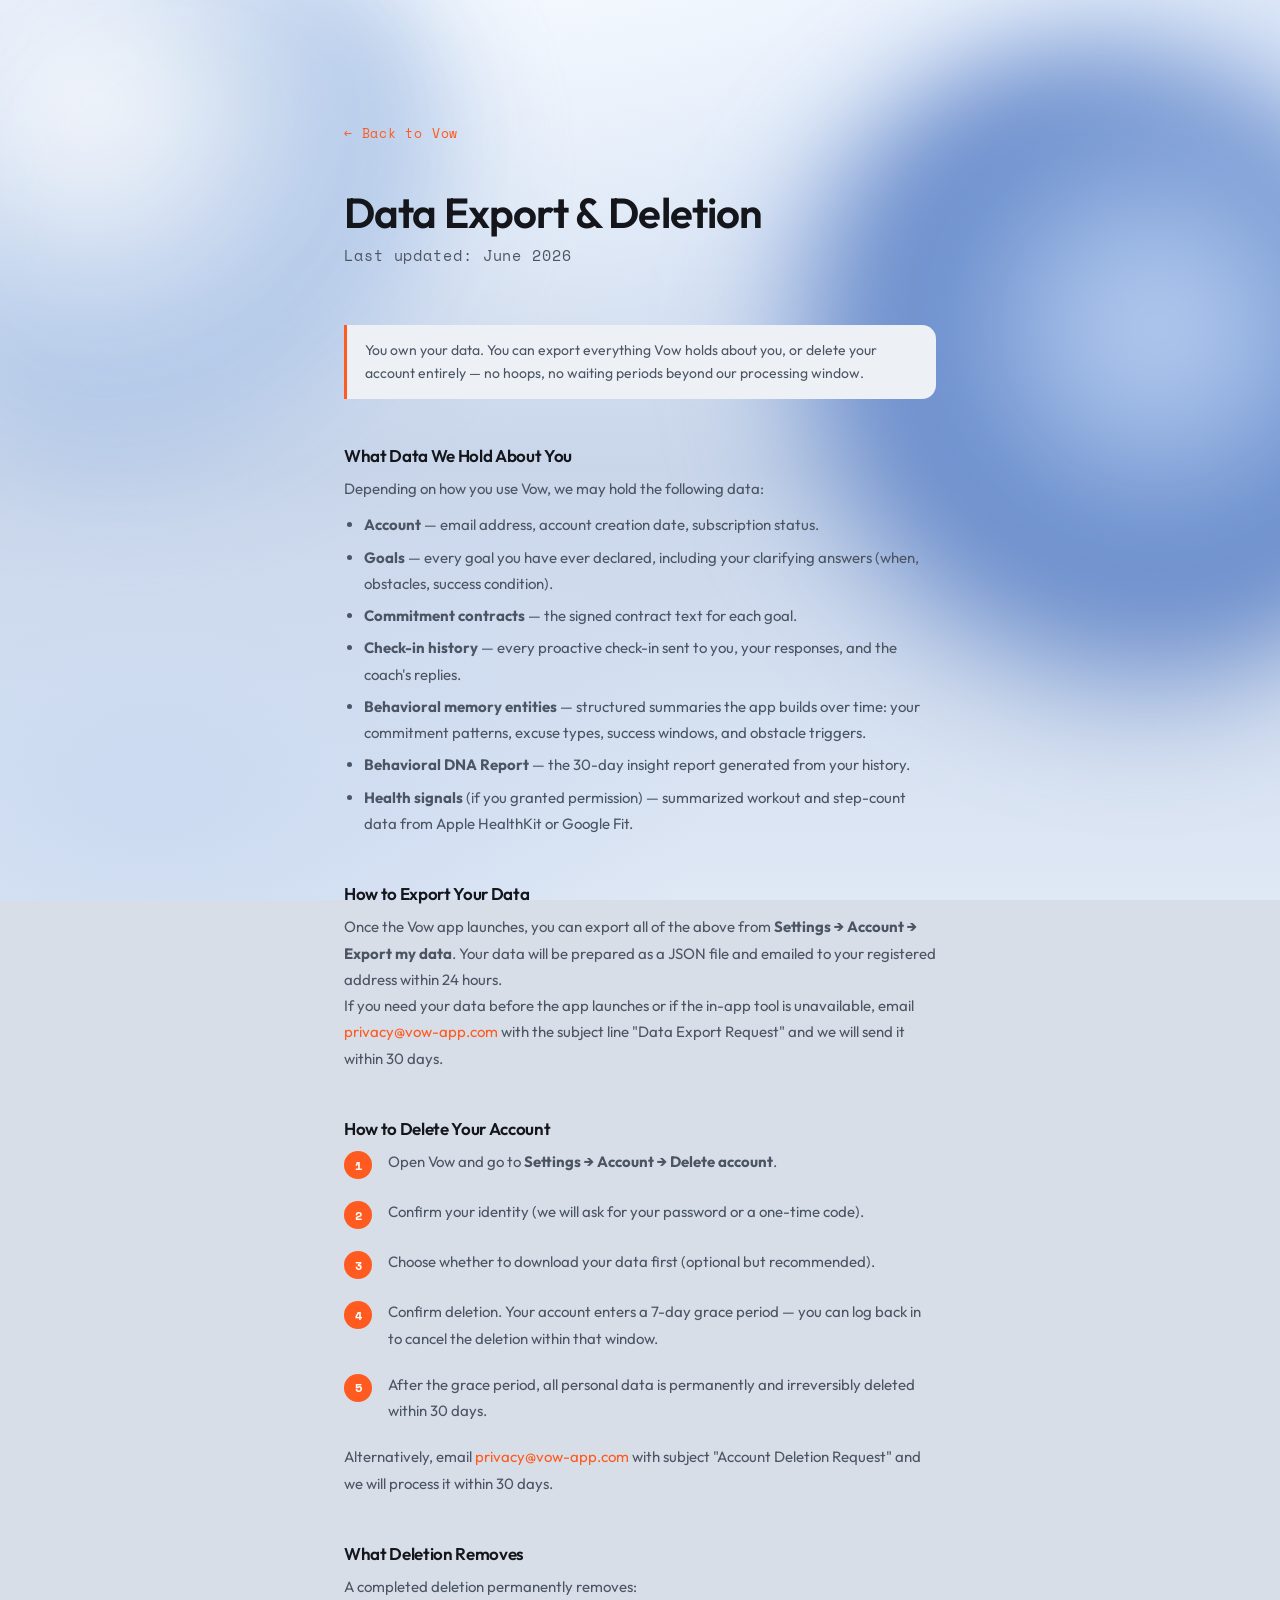
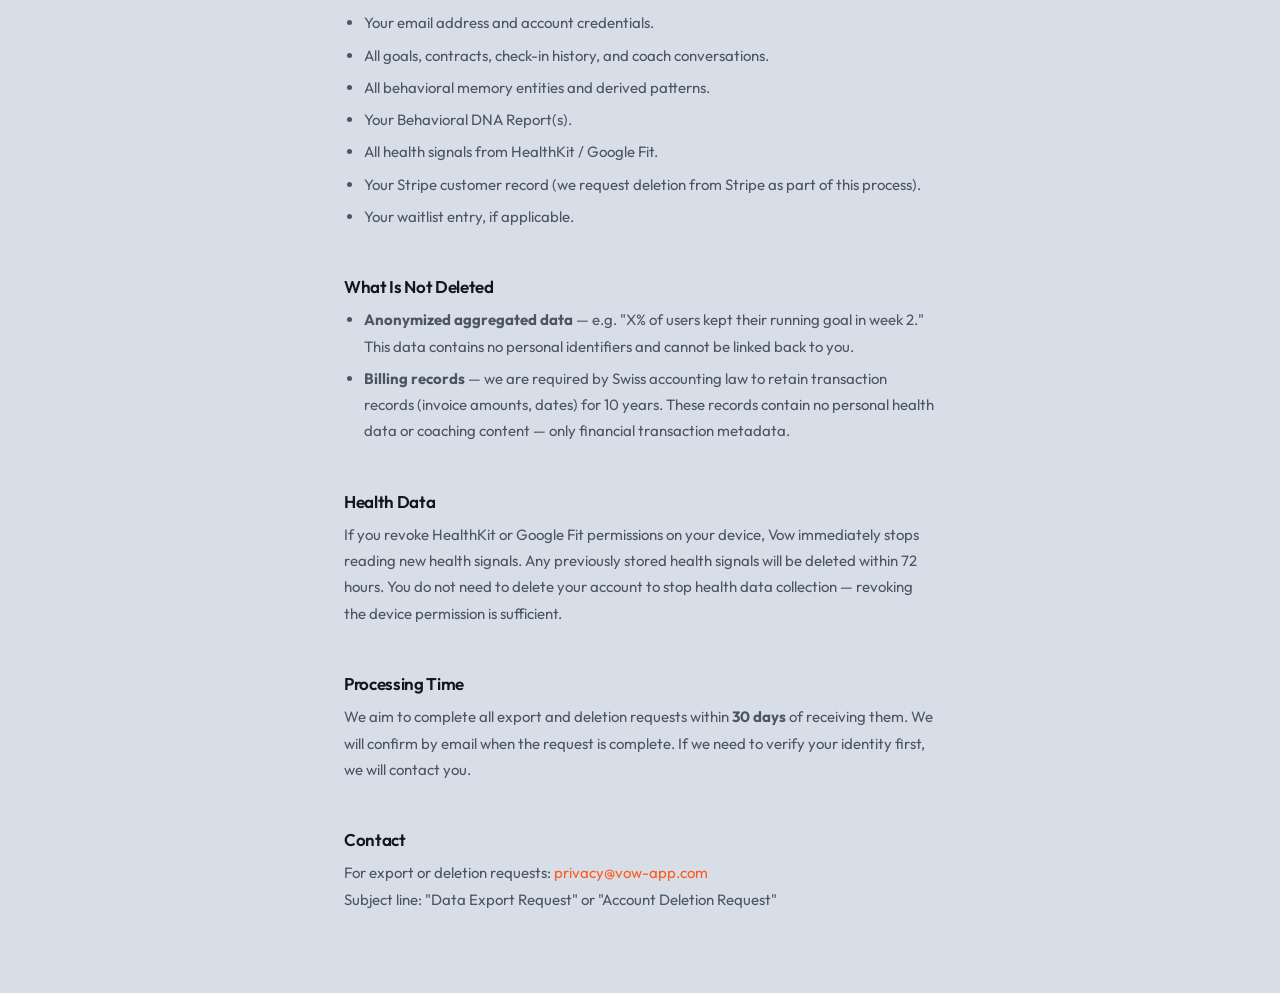
==== legal/data-export.html @ b5aea771 "feat: add legal pages and wire footer links Privacy Policy, Terms of Service, Data Export & Deletion" ====
<!DOCTYPE html>
<html lang="en">
<head>
<meta charset="UTF-8">
<meta name="viewport" content="width=device-width, initial-scale=1.0">
<title>Data Export &amp; Deletion — Vow</title>
<link rel="icon" type="image/png" href="../assets/vow-logo.png">
<link rel="preconnect" href="https://fonts.googleapis.com">
<link rel="preconnect" href="https://fonts.gstatic.com" crossorigin>
<link href="https://fonts.googleapis.com/css2?family=Outfit:wght@200;300;400;500;600;700&family=Space+Mono:wght@400;700&display=swap" rel="stylesheet">
<link rel="stylesheet" href="../styles/vow.css">
<style>
  .legal-wrap { max-width: 720px; margin: 0 auto; padding: 120px var(--gut) 80px; }
  .legal-wrap h1 { font-size: clamp(28px, 5vw, 42px); font-weight: 600; margin-bottom: 8px; }
  .legal-meta { font-size: 13px; color: var(--text-3); font-family: var(--font-mono); letter-spacing: .06em; margin-bottom: 56px; }
  .legal-wrap h2 { font-size: 17px; font-weight: 600; margin: 48px 0 12px; color: var(--text); }
  .legal-wrap p, .legal-wrap li { font-size: 15px; line-height: 1.75; color: var(--text-2); }
  .legal-wrap ul { padding-left: 20px; margin: 10px 0; }
  .legal-wrap li { margin-bottom: 6px; }
  .legal-wrap a { color: var(--orange); text-decoration: none; }
  .legal-wrap a:hover { text-decoration: underline; }
  .legal-back { display: inline-flex; align-items: center; gap: 8px; font-size: 13px; font-family: var(--font-mono); letter-spacing: .06em; color: var(--text-3); text-decoration: none; margin-bottom: 48px; }
  .legal-back:hover { color: var(--text); }
  .legal-highlight { background: var(--canvas-hi); border-left: 3px solid var(--orange); border-radius: 0 var(--r-sm) var(--r-sm) 0; padding: 14px 18px; margin: 20px 0; font-size: 14px; color: var(--text-2); line-height: 1.65; }
  .step-list { list-style: none; padding: 0; counter-reset: steps; }
  .step-list li { counter-increment: steps; display: flex; gap: 16px; margin-bottom: 20px; }
  .step-list li::before { content: counter(steps); display: flex; align-items: center; justify-content: center; min-width: 28px; height: 28px; border-radius: 50%; background: var(--orange); color: #fff; font-size: 12px; font-weight: 700; font-family: var(--font-mono); margin-top: 2px; }
  .step-list li p { margin: 0; font-size: 15px; line-height: 1.75; color: var(--text-2); }
</style>
</head>
<body>
<div class="bg-field" aria-hidden="true">
  <div class="orb orb-1"></div>
  <div class="orb orb-2"></div>
</div>

<div class="legal-wrap">
  <a href="../index.html" class="legal-back">&#8592; Back to Vow</a>

  <h1>Data Export &amp; Deletion</h1>
  <p class="legal-meta">Last updated: June 2026</p>

  <div class="legal-highlight">
    You own your data. You can export everything Vow holds about you, or delete your account entirely — no hoops, no waiting periods beyond our processing window.
  </div>

  <h2>What Data We Hold About You</h2>
  <p>Depending on how you use Vow, we may hold the following data:</p>
  <ul>
    <li><strong>Account</strong> — email address, account creation date, subscription status.</li>
    <li><strong>Goals</strong> — every goal you have ever declared, including your clarifying answers (when, obstacles, success condition).</li>
    <li><strong>Commitment contracts</strong> — the signed contract text for each goal.</li>
    <li><strong>Check-in history</strong> — every proactive check-in sent to you, your responses, and the coach's replies.</li>
    <li><strong>Behavioral memory entities</strong> — structured summaries the app builds over time: your commitment patterns, excuse types, success windows, and obstacle triggers.</li>
    <li><strong>Behavioral DNA Report</strong> — the 30-day insight report generated from your history.</li>
    <li><strong>Health signals</strong> (if you granted permission) — summarized workout and step-count data from Apple HealthKit or Google Fit.</li>
  </ul>

  <h2>How to Export Your Data</h2>
  <p>Once the Vow app launches, you can export all of the above from <strong>Settings &#8594; Account &#8594; Export my data</strong>. Your data will be prepared as a JSON file and emailed to your registered address within 24 hours.</p>
  <p>If you need your data before the app launches or if the in-app tool is unavailable, email <a href="mailto:privacy@vow-app.com">privacy@vow-app.com</a> with the subject line "Data Export Request" and we will send it within 30 days.</p>

  <h2>How to Delete Your Account</h2>
  <ol class="step-list">
    <li><p>Open Vow and go to <strong>Settings &#8594; Account &#8594; Delete account</strong>.</p></li>
    <li><p>Confirm your identity (we will ask for your password or a one-time code).</p></li>
    <li><p>Choose whether to download your data first (optional but recommended).</p></li>
    <li><p>Confirm deletion. Your account enters a 7-day grace period — you can log back in to cancel the deletion within that window.</p></li>
    <li><p>After the grace period, all personal data is permanently and irreversibly deleted within 30 days.</p></li>
  </ol>
  <p>Alternatively, email <a href="mailto:privacy@vow-app.com">privacy@vow-app.com</a> with subject "Account Deletion Request" and we will process it within 30 days.</p>

  <h2>What Deletion Removes</h2>
  <p>A completed deletion permanently removes:</p>
  <ul>
    <li>Your email address and account credentials.</li>
    <li>All goals, contracts, check-in history, and coach conversations.</li>
    <li>All behavioral memory entities and derived patterns.</li>
    <li>Your Behavioral DNA Report(s).</li>
    <li>All health signals from HealthKit / Google Fit.</li>
    <li>Your Stripe customer record (we request deletion from Stripe as part of this process).</li>
    <li>Your waitlist entry, if applicable.</li>
  </ul>

  <h2>What Is Not Deleted</h2>
  <ul>
    <li><strong>Anonymized aggregated data</strong> — e.g. "X% of users kept their running goal in week 2." This data contains no personal identifiers and cannot be linked back to you.</li>
    <li><strong>Billing records</strong> — we are required by Swiss accounting law to retain transaction records (invoice amounts, dates) for 10 years. These records contain no personal health data or coaching content — only financial transaction metadata.</li>
  </ul>

  <h2>Health Data</h2>
  <p>If you revoke HealthKit or Google Fit permissions on your device, Vow immediately stops reading new health signals. Any previously stored health signals will be deleted within 72 hours. You do not need to delete your account to stop health data collection — revoking the device permission is sufficient.</p>

  <h2>Processing Time</h2>
  <p>We aim to complete all export and deletion requests within <strong>30 days</strong> of receiving them. We will confirm by email when the request is complete. If we need to verify your identity first, we will contact you.</p>

  <h2>Contact</h2>
  <p>For export or deletion requests: <a href="mailto:privacy@vow-app.com">privacy@vow-app.com</a><br>
  Subject line: "Data Export Request" or "Account Deletion Request"</p>
</div>
</body>
</html>
---- styles/vow.css ----
/* ============================================================
   VOW — Liquid Glass Design System
   "Your AI that holds you to your word."
   ============================================================ */

/* ---------- Tokens ---------- */
:root{
  --ink:        #0B0B0C;
  --ink-2:      #15161A;
  --ink-3:      #1E2027;
  --bone:       #F3F0E9;
  --canvas-hi:  #EDF1F6;
  --canvas-lo:  #D7DEE8;
  --silver:     #C2CBd6;
  --steel:      #8A95A6;
  --orange:     #FF5A1F;
  --orange-2:   #FF7A47;
  --green:      #5BD08A;
  --text:       #14161B;
  --text-2:     #4C5563;
  --text-3:     #79828F;
  --text-inv:   #EDF0F4;
  --text-inv-2: rgba(237,240,244,.62);
  --glass-fill:    linear-gradient(150deg, rgba(255,255,255,.62), rgba(255,255,255,.20));
  --glass-fill-2:  linear-gradient(150deg, rgba(255,255,255,.40), rgba(255,255,255,.10));
  --glass-edge:    rgba(255,255,255,.70);
  --glass-edge-lo: rgba(160,172,190,.35);
  --glass-blur:    blur(26px) saturate(1.7);
  --glassd-fill:   linear-gradient(150deg, rgba(255,255,255,.10), rgba(255,255,255,.02));
  --glassd-edge:   rgba(255,255,255,.18);
  --r-sm: 14px;
  --r-md: 22px;
  --r-lg: 30px;
  --r-xl: 40px;
  --r-pill: 999px;
  --shadow-glass:
     0 1px 0 0 rgba(255,255,255,.55) inset,
     0 18px 50px -20px rgba(40,54,82,.45),
     0 2px 8px -4px rgba(40,54,82,.30);
  --shadow-float:
     0 1px 0 0 rgba(255,255,255,.55) inset,
     0 40px 90px -30px rgba(33,46,72,.55),
     0 6px 18px -8px rgba(33,46,72,.35);
  --shadow-soft: 0 20px 60px -30px rgba(33,46,72,.5);
  --font-display: 'Outfit', system-ui, sans-serif;
  --font-mono: 'Space Mono', ui-monospace, monospace;
  --font-script: 'Caveat', cursive;
  --maxw: 1200px;
  --gut: clamp(20px, 5vw, 64px);
}

/* ---------- Reset ---------- */
*{ box-sizing:border-box; margin:0; padding:0; }
html{ -webkit-text-size-adjust:100%; scroll-behavior:smooth; }
body{
  font-family: var(--font-display);
  color: var(--text);
  background: var(--canvas-lo);
  line-height: 1.5;
  -webkit-font-smoothing: antialiased;
  text-rendering: optimizeLegibility;
  overflow-x: hidden;
}
img{ max-width:100%; display:block; }
a{ color:inherit; text-decoration:none; }
button{ font:inherit; color:inherit; cursor:pointer; background:none; border:none; }
::selection{ background: var(--orange); color:#fff; }

/* ---------- Flowing background ---------- */
.bg-field{
  position: fixed; inset:0; z-index:-2;
  background:
    radial-gradient(120% 90% at 50% -10%, #F6FAFF, transparent 58%),
    radial-gradient(80% 70% at 82% 12%, #C6D8F4, transparent 60%),
    radial-gradient(70% 60% at 12% 88%, #CBDAF1, transparent 62%),
    linear-gradient(180deg, #EAF1FB, #C9D6EA 52%, #DFE8F5);
  overflow: hidden;
}
.orb{ position:absolute; border-radius:50%; filter: blur(55px); opacity:.95; will-change: transform; mix-blend-mode: normal; }
.orb-1{ width:46vw; height:46vw; left:-8vw; top:-6vw;
  background: radial-gradient(circle at 32% 30%, #ffffff, #a9c2e6 52%, transparent 72%);
  animation: drift1 26s ease-in-out infinite; }
.orb-2{ width:54vw; height:54vw; right:-12vw; top:4vw;
  background: radial-gradient(circle at 60% 40%, #c2d8f6, #5d82c6 46%, transparent 70%);
  opacity:1; animation: drift2 32s ease-in-out infinite; }
.orb-3{ width:42vw; height:42vw; left:16vw; bottom:-16vw;
  background: radial-gradient(circle at 50% 50%, #ffffff, #8fb0dd 54%, transparent 72%);
  animation: drift3 30s ease-in-out infinite; }
.orb-ember{ width:32vw; height:32vw; right:4vw; bottom:0;
  background: radial-gradient(circle at 50% 50%, rgba(255,122,71,.6), rgba(255,90,31,.2) 44%, transparent 68%);
  filter: blur(80px); opacity:.55; animation: drift4 24s ease-in-out infinite; }
.bg-grain{
  position:fixed; inset:0; z-index:-1; pointer-events:none; opacity:.04;
  background-image: url("data:image/svg+xml,%3Csvg xmlns='http://www.w3.org/2000/svg' width='160' height='160'%3E%3Cfilter id='n'%3E%3CfeTurbulence type='fractalNoise' baseFrequency='.85' numOctaves='2'/%3E%3C/filter%3E%3Crect width='100%25' height='100%25' filter='url(%23n)'/%3E%3C/svg%3E");
}
@keyframes drift1{ 50%{ transform:translate(8vw,6vw) scale(1.12) } }
@keyframes drift2{ 50%{ transform:translate(-7vw,9vw) scale(1.08) } }
@keyframes drift3{ 50%{ transform:translate(6vw,-8vw) scale(1.14) } }
@keyframes drift4{ 50%{ transform:translate(-6vw,-5vw) scale(1.2) } }

/* ---------- Glass material ---------- */
.glass{
  position: relative;
  background: var(--glass-fill);
  -webkit-backdrop-filter: var(--glass-blur);
  backdrop-filter: var(--glass-blur);
  border: 1px solid var(--glass-edge);
  border-radius: var(--r-lg);
  box-shadow: var(--shadow-glass);
}
.glass::before{
  content:""; position:absolute; inset:0; border-radius:inherit; pointer-events:none;
  background: linear-gradient(140deg, rgba(255,255,255,.65), rgba(255,255,255,0) 38%);
  mix-blend-mode: screen; opacity:.7;
}
.glass::after{
  content:""; position:absolute; inset:0; border-radius:inherit; pointer-events:none; padding:1px;
  background: linear-gradient(150deg, rgba(255,255,255,.9), rgba(255,255,255,0) 30%, rgba(120,134,156,.0) 60%, rgba(120,134,156,.45));
  -webkit-mask: linear-gradient(#000 0 0) content-box, linear-gradient(#000 0 0);
  -webkit-mask-composite: xor; mask-composite: exclude;
}
.glass-dark{ background: var(--glassd-fill); border-color: var(--glassd-edge); color: var(--text-inv);
  box-shadow: 0 1px 0 0 rgba(255,255,255,.12) inset, 0 30px 70px -28px rgba(0,0,0,.7); }
.glass-dark::before{ background: linear-gradient(140deg, rgba(255,255,255,.22), rgba(255,255,255,0) 40%); }
.glass-dark::after{ background: linear-gradient(150deg, rgba(255,255,255,.35), rgba(255,255,255,0) 35%, rgba(0,0,0,0) 65%, rgba(0,0,0,.3)); }

.glass-tilt{
  transition: transform .4s cubic-bezier(.2,.7,.2,1), box-shadow .4s;
  transform: perspective(1000px) rotateX(var(--ry,0deg)) rotateY(var(--rx,0deg)) translateZ(0);
}
.glass-tilt .spec{
  position:absolute; inset:0; border-radius:inherit; pointer-events:none; opacity:0;
  background: radial-gradient(220px 220px at var(--mx,50%) var(--my,0%), rgba(255,255,255,.55), transparent 65%);
  transition: opacity .3s; mix-blend-mode: screen;
}
.glass-tilt:hover .spec{ opacity:1; }
.glass-tilt:hover{ box-shadow: var(--shadow-float); }

/* ---------- Layout ---------- */
.wrap{ width:100%; max-width:var(--maxw); margin-inline:auto; padding-inline:var(--gut); }
section{ position:relative; }
.eyebrow{
  font-family:var(--font-mono); font-size:12px; letter-spacing:.22em; text-transform:uppercase;
  color:var(--text-3); display:inline-flex; align-items:center; gap:10px;
}
.eyebrow.on-dark{ color: var(--text-inv-2); }
.eyebrow .tick{ width:6px; height:6px; border-radius:50%; background:var(--orange); box-shadow:0 0 12px var(--orange); }
h1,h2,h3{ font-weight:500; letter-spacing:-.02em; line-height:1.02; }
.display{ font-size: clamp(46px, 8.5vw, 104px); font-weight:300; letter-spacing:-.035em; }
.h2{ font-size: clamp(34px, 5vw, 62px); font-weight:300; letter-spacing:-.03em; }
.h3{ font-size: clamp(22px, 2.6vw, 30px); font-weight:400; }
.lead{ font-size: clamp(17px, 1.7vw, 21px); color:var(--text-2); line-height:1.55; font-weight:300; }
.lead.on-dark{ color: var(--text-inv-2); }
.mono-label{ font-family:var(--font-mono); font-size:11px; letter-spacing:.18em; text-transform:uppercase; color:var(--text-3); }

/* ---------- Buttons ---------- */
.btn{
  display:inline-flex; align-items:center; gap:10px; justify-content:center;
  height:54px; padding:0 26px; border-radius:var(--r-pill);
  font-weight:500; font-size:16px; letter-spacing:-.01em; white-space:nowrap;
  transition: transform .25s cubic-bezier(.2,.7,.2,1), box-shadow .25s, background .25s;
}
.btn:active{ transform: translateY(1px) scale(.99); }
.btn-primary{
  background: linear-gradient(180deg, var(--orange-2), var(--orange));
  color:#fff; box-shadow: 0 10px 30px -10px rgba(255,90,31,.7), 0 1px 0 rgba(255,255,255,.4) inset;
}
.btn-primary:hover{ box-shadow: 0 16px 40px -10px rgba(255,90,31,.8), 0 1px 0 rgba(255,255,255,.5) inset; transform:translateY(-2px); }
.btn-primary .arr{ transition: transform .25s; }
.btn-primary:hover .arr{ transform: translateX(4px); }
.btn-ghost{
  background: var(--glass-fill-2);
  -webkit-backdrop-filter: var(--glass-blur); backdrop-filter: var(--glass-blur);
  border:1px solid var(--glass-edge); color:var(--text); box-shadow: var(--shadow-glass);
}
.btn-ghost:hover{ transform:translateY(-2px); background: var(--glass-fill); }
.btn-ghost.on-dark{ color:var(--text-inv); background: var(--glassd-fill); border-color:var(--glassd-edge); }

.chips{ display:flex; flex-wrap:wrap; gap:10px; }
.chip{
  display:inline-flex; align-items:center; gap:8px; height:38px; padding:0 16px;
  border-radius:var(--r-pill); font-family:var(--font-mono); font-size:11px; letter-spacing:.1em; text-transform:uppercase;
  background: rgba(255,255,255,.45); border:1px solid var(--glass-edge);
  -webkit-backdrop-filter: blur(14px); backdrop-filter: blur(14px); color:var(--text-2);
}
.chip .d{ width:5px; height:5px; border-radius:50%; background:var(--steel); }
.chip.on-dark{ background: rgba(255,255,255,.06); border-color:var(--glassd-edge); color:var(--text-inv-2); }

/* ---------- Nav ---------- */
.nav{ position:fixed; top:18px; left:0; right:0; z-index:50; display:flex; justify-content:center; padding-inline:var(--gut); }
.nav-inner{
  width:100%; max-width:var(--maxw); display:flex; align-items:center; gap:24px;
  padding:10px 12px 10px 18px; border-radius:var(--r-pill);
}
.brand{ display:flex; align-items:center; gap:11px; font-weight:600; letter-spacing:.16em; font-size:15px; }
.logo-mark{ width:34px; height:34px; object-fit:contain; display:block; filter: drop-shadow(0 4px 10px rgba(255,90,31,.35)); }
.nav-links{ display:flex; gap:6px; margin-left:auto; }
.nav-links a{ padding:9px 14px; border-radius:var(--r-pill); font-size:14px; color:var(--text-2); transition:.2s; }
.nav-links a:hover{ color:var(--text); background: rgba(255,255,255,.5); }
.nav .btn{ height:42px; padding:0 18px; font-size:14px; }

/* ---------- Hero ---------- */
.hero{ padding-top: clamp(140px, 18vh, 200px); padding-bottom: clamp(60px,9vh,120px); }
.hero-grid{ display:grid; grid-template-columns: 1.05fr .95fr; gap: clamp(28px,4vw,64px); align-items:center; }
.hero h1{ margin:18px 0 22px; }
.hero h1 .ink{ color:var(--ink); }
.hero-foot{ margin-top:26px; }

/* ---------- Waitlist email capture ---------- */
.waitlist{ margin:30px 0 18px; max-width:480px; }
.waitlist-center{ margin:30px auto 0; }
.wl-row{ display:flex; gap:10px; }
.wl-input{
  flex:1; min-width:0; height:54px; padding:0 22px; border-radius:var(--r-pill);
  font-family:var(--font-display); font-size:15.5px; font-weight:400; color:var(--text);
  background: rgba(255,255,255,.55); border:1px solid var(--glass-edge);
  -webkit-backdrop-filter: var(--glass-blur); backdrop-filter: var(--glass-blur);
  box-shadow: var(--shadow-glass);
  transition: border-color .25s, box-shadow .25s, background .25s;
}
.wl-input::placeholder{ color:var(--text-3); }
.wl-input:focus{ outline:none; border-color:var(--orange); background:rgba(255,255,255,.72);
  box-shadow: 0 0 0 4px rgba(255,90,31,.15), var(--shadow-glass); }
.wl-row .btn{ flex-shrink:0; }
.wl-confirm{ display:none; align-items:center; gap:14px; padding:13px 20px 13px 14px; border-radius:var(--r-pill);
  background:linear-gradient(150deg, rgba(91,208,138,.20), rgba(255,255,255,.42));
  border:1px solid rgba(91,208,138,.5); box-shadow:var(--shadow-glass); }
.waitlist.done .wl-row{ display:none; }
.waitlist.done .wl-confirm{ display:inline-flex; }
.waitlist.done .wl-count{ display:none; }
.waitlist-center .wl-confirm{ display:none; }
.waitlist-center.done .wl-confirm{ display:inline-flex; }
.wl-confirm .ck{ width:30px; height:30px; border-radius:50%; flex-shrink:0;
  background:linear-gradient(180deg,#6fd79c,var(--green)); color:#fff;
  display:grid; place-items:center; font-size:15px; font-weight:700;
  box-shadow:0 6px 16px -6px rgba(91,208,138,.85); }
.wl-confirm .ct{ font-size:15px; color:var(--text); font-weight:400; letter-spacing:-.01em; }
.wl-confirm .ct b{ color:#1c7d4d; font-weight:600; font-variant-numeric:tabular-nums; }
.wl-count{ margin-top:14px; display:flex; align-items:center; gap:10px; font-size:14px; color:var(--text-2); font-weight:300; }
.waitlist-center .wl-count{ justify-content:center; }
.wl-count .wl-pip{ width:7px; height:7px; border-radius:50%; background:var(--green);
  box-shadow:0 0 10px rgba(91,208,138,.85); flex-shrink:0; animation:pipPulse 2.4s ease-in-out infinite; }
.wl-count .n{ font-weight:600; color:var(--text); font-variant-numeric:tabular-nums; }
@keyframes pipPulse{ 0%,100%{ opacity:.45; transform:scale(.82) } 50%{ opacity:1; transform:scale(1) } }

.text-link{ display:inline-flex; align-items:center; gap:7px; font-size:14px; color:var(--text-2); font-weight:400; transition:color .2s; }
.text-link:hover{ color:var(--orange); }
.text-link .arr{ transition:transform .25s; }
.text-link:hover .arr{ transform:translateX(3px); }

.store-hint{ margin-top:22px; }
.store-hint .sh-label{ display:inline-flex; align-items:center; gap:9px; font-family:var(--font-mono);
  font-size:11px; letter-spacing:.16em; text-transform:uppercase; color:var(--text-3); margin-bottom:12px; }
.store-hint .sh-label .dd{ width:5px; height:5px; border-radius:50%; background:var(--steel); }
.store-slots{ display:flex; gap:10px; flex-wrap:wrap; }
.store-slot{ height:48px; width:150px; border-radius:13px; display:flex; align-items:center; padding:0 16px;
  border:1px dashed rgba(138,149,166,.5); background:rgba(255,255,255,.22); color:var(--text-3); }
.store-slot .st{ display:flex; flex-direction:column; line-height:1.1; }
.store-slot .st .s1{ font-size:8px; letter-spacing:.14em; text-transform:uppercase; opacity:.85; }
.store-slot .st .s2{ font-size:14px; font-weight:600; font-family:var(--font-display); letter-spacing:-.01em; }

/* ---------- Differentiator flag ---------- */
.diff-flag{ display:inline-flex; align-items:center; gap:10px; height:36px; padding:0 18px; border-radius:var(--r-pill);
  font-family:var(--font-mono); font-size:11px; letter-spacing:.16em; text-transform:uppercase; color:var(--orange);
  background:linear-gradient(150deg, rgba(255,90,31,.13), rgba(255,122,71,.04));
  border:1px solid rgba(255,122,71,.5); box-shadow:0 8px 22px -12px rgba(255,90,31,.6); }
.diff-flag .mk{ width:7px; height:7px; background:var(--orange); transform:rotate(45deg); box-shadow:0 0 10px var(--orange); }
.sec-head .diff-flag + .h2{ margin-top:18px; }

/* ---------- Confrontation — the aha focus section ---------- */
.confront-focus{ padding: clamp(96px,15vh,184px) 0; text-align:center; }
.confront-head{ max-width:800px; margin:0 auto; }
.confront-head .diff-flag{ margin-bottom:20px; }
.confront-title{ font-size:clamp(36px,5.6vw,68px); font-weight:300; letter-spacing:-.035em; line-height:1.02; color:var(--text-inv); margin:0; }
.confront-title .hl{ color:var(--orange-2); }
.confront-sub{ margin:22px auto 0; max-width:600px; }
.cf-chat{ max-width:760px; margin:clamp(42px,6vw,66px) auto 0; display:flex; flex-direction:column; gap:16px; text-align:left; }
.cf-msg{ padding:18px 24px; border-radius:24px; }
.cf-msg .who{ font-family:var(--font-mono); font-size:10px; letter-spacing:.16em; text-transform:uppercase; margin-bottom:9px; opacity:.6; }
.cf-msg.you{ align-self:flex-end; max-width:76%; border-bottom-right-radius:7px;
  background:var(--glassd-fill); border:1px solid var(--glassd-edge); color:var(--text-inv-2);
  -webkit-backdrop-filter:blur(10px); backdrop-filter:blur(10px); }
.cf-msg.you p{ font-size:clamp(16px,1.8vw,19px); font-weight:300; line-height:1.5; }
.cf-msg.vow{ align-self:flex-start; max-width:97%; border-bottom-left-radius:7px;
  background:linear-gradient(150deg, rgba(255,90,31,.22), rgba(255,122,71,.05));
  border:1px solid rgba(255,122,71,.55);
  box-shadow:0 34px 80px -32px rgba(255,90,31,.5), 0 1px 0 rgba(255,255,255,.14) inset; }
.cf-msg.vow .who{ color:var(--orange-2); opacity:1; }
.cf-msg.vow p{ font-size:clamp(20px,2.6vw,31px); font-weight:300; letter-spacing:-.015em; line-height:1.34; color:#fff; }
.cf-msg.vow b{ color:var(--orange-2); font-weight:600; }
.cf-foot{ margin-top:clamp(34px,5vw,52px); display:flex; justify-content:center; }
html.js .cf-chat.reveal{ opacity:1; transform:none; }
.cf-msg{ opacity:1; transform:none; }
html.js .cf-msg{ opacity:0; transform:translateY(18px); transition:opacity .7s cubic-bezier(.2,.7,.2,1), transform .7s cubic-bezier(.2,.7,.2,1); }
html.js .cf-chat.show .cf-msg{ opacity:1; transform:none; }
html.js .cf-chat.show .cf-msg:nth-child(2){ transition-delay:.55s; }
html.js .cf-chat.show .cf-msg:nth-child(3){ transition-delay:1.15s; }

/* check-in demo */
.demo{ padding:18px; border-radius:var(--r-xl); }
.demo-head{ display:flex; align-items:center; gap:12px; padding:6px 8px 16px; border-bottom:1px solid rgba(160,172,190,.25); }
.demo-head .dot{ width:9px;height:9px;border-radius:50%;background:var(--orange); box-shadow:0 0 10px var(--orange); }
.demo-head .t{ font-family:var(--font-mono); font-size:11px; letter-spacing:.14em; text-transform:uppercase; color:var(--text-3); }
.demo-head .av{ margin-left:auto; width:30px;height:30px;border-radius:9px; background:linear-gradient(180deg,var(--ink-3),var(--ink)); color:var(--text-inv); display:grid;place-items:center; font-weight:600; font-size:13px; }
.thread{ display:flex; flex-direction:column; gap:12px; padding:18px 6px 6px; height:410px; box-sizing:border-box; }
.msg{ max-width:84%; padding:13px 16px; border-radius:18px; font-size:15.5px; line-height:1.45; opacity:0; transform:translateY(8px); }
.msg.in{ opacity:1; transform:none; transition: all .5s cubic-bezier(.2,.7,.2,1); }
.msg.coach{ align-self:flex-start; background:rgba(255,255,255,.66); border:1px solid var(--glass-edge); border-bottom-left-radius:6px; color:var(--ink); }
.msg.coach b{ color:var(--orange); font-weight:600; }
.msg.user{ align-self:flex-end; background:linear-gradient(180deg,var(--ink-3),var(--ink)); color:var(--text-inv); border-bottom-right-radius:6px; }
.msg.kept{ align-self:flex-start; background:rgba(91,208,138,.16); border:1px solid rgba(91,208,138,.5); color:#1c6b41; border-bottom-left-radius:6px; }
.typing{ align-self:flex-start; display:inline-flex; gap:5px; padding:14px 16px; background:rgba(255,255,255,.66); border:1px solid var(--glass-edge); border-radius:18px; border-bottom-left-radius:6px; }
.typing span{ width:7px;height:7px;border-radius:50%; background:var(--steel); animation:bounce 1.2s infinite; }
.typing span:nth-child(2){ animation-delay:.15s } .typing span:nth-child(3){ animation-delay:.3s }
@keyframes bounce{ 0%,60%,100%{ transform:translateY(0); opacity:.5 } 30%{ transform:translateY(-5px); opacity:1 } }
.demo-actions{ display:flex; gap:10px; padding:12px 6px 4px; }
.demo-actions .a{ flex:1; height:44px; border-radius:14px; font-weight:500; font-size:14px; display:flex; align-items:center; justify-content:center; gap:8px; border:1px solid; }
.a.did{ color:#1c6b41; border-color:rgba(91,208,138,.5); background:rgba(91,208,138,.12); }
.a.didnt{ color:var(--orange); border-color:rgba(255,90,31,.4); background:rgba(255,90,31,.08); }

/* ---------- Section scaffolding ---------- */
.band{ padding: clamp(80px,11vh,150px) 0; }
.band-dark{ background:var(--ink); color:var(--text-inv); position:relative; overflow:hidden; }
.band-dark .bg-field-dark{ position:absolute; inset:0; z-index:0; }
.band-dark .ember{ position:absolute; border-radius:50%; filter:blur(90px); opacity:.4; z-index:0; }
.band-dark > .wrap{ position:relative; z-index:2; }
.sec-head{ max-width:760px; }
.sec-head .h2{ margin:16px 0 0; }

.problem-grid{ display:grid; grid-template-columns:repeat(3,1fr); gap:18px; margin-top:48px; }
.pcard{ padding:26px; border-radius:var(--r-lg); }
.pcard .k{ font-family:var(--font-mono); font-size:11px; letter-spacing:.14em; text-transform:uppercase; color:var(--text-3); }
.pcard h3{ margin:14px 0 8px; font-size:21px; font-weight:500; }
.pcard p{ color:var(--text-2); font-size:15px; font-weight:300; }
.pcard .strike{ color:var(--text-3); }
.vow-answer{
  grid-column:1/-1; margin-top:8px; display:flex; align-items:center; gap:20px; flex-wrap:wrap;
  padding:26px 30px; border-radius:var(--r-lg);
  background:linear-gradient(150deg, rgba(255,90,31,.10), rgba(255,255,255,.30));
  border:1px solid rgba(255,122,71,.4);
}
.vow-answer .lbl{ font-family:var(--font-mono); font-size:11px; letter-spacing:.16em; text-transform:uppercase; color:var(--orange); }
.vow-answer p{ font-size:clamp(19px,2.2vw,26px); font-weight:300; letter-spacing:-.01em; flex:1; min-width:280px; }

.steps{ display:grid; grid-template-columns:repeat(4,1fr); gap:16px; margin-top:48px; counter-reset:step; }
.step{ padding:24px; border-radius:var(--r-lg); position:relative; min-height:230px; display:flex; flex-direction:column; }
.step .num{ width:40px;height:40px;border-radius:12px; display:grid;place-items:center;
  font-family:var(--font-mono); font-size:14px; color:var(--text-2);
  background:rgba(255,255,255,.5); border:1px solid var(--glass-edge); margin-bottom:auto; }
.step h3{ font-size:19px; font-weight:500; margin:20px 0 8px; }
.step p{ font-size:14px; color:var(--text-2); font-weight:300; }
.step .tag{ font-family:var(--font-mono); font-size:10.5px; letter-spacing:.12em; text-transform:uppercase; color:var(--orange); margin-bottom:6px; }

.confront{ display:grid; grid-template-columns: .9fr 1.1fr; gap:clamp(30px,5vw,70px); align-items:center; }
.quote-stack{ display:flex; flex-direction:column; gap:14px; }
.qmsg{ padding:18px 22px; border-radius:20px; max-width:92%; }
.qmsg.user{ align-self:flex-end; background:var(--glassd-fill); border:1px solid var(--glassd-edge); border-bottom-right-radius:6px; color:var(--text-inv); }
.qmsg.coach{ align-self:flex-start; background:linear-gradient(150deg,rgba(255,90,31,.16),rgba(255,255,255,.04)); border:1px solid rgba(255,122,71,.45); border-bottom-left-radius:6px; }
.qmsg .who{ font-family:var(--font-mono); font-size:10px; letter-spacing:.16em; text-transform:uppercase; opacity:.6; margin-bottom:7px; }
.qmsg.coach .who{ color:var(--orange-2); opacity:1; }
.qmsg p{ font-size:clamp(16px,1.7vw,19px); font-weight:300; line-height:1.5; }
.qmsg.coach b{ color:var(--orange-2); font-weight:600; }
.datapoint{ display:inline-flex; align-items:center; gap:10px; margin-top:18px; font-family:var(--font-mono); font-size:11px; letter-spacing:.1em; text-transform:uppercase; color:var(--text-inv-2); }
.datapoint .pip{ width:8px;height:8px;border-radius:50%; background:var(--orange); box-shadow:0 0 12px var(--orange); }

.contract-wrap{ display:flex; justify-content:center; margin-top:50px; }
.paper{
  width:min(560px,100%); background: linear-gradient(180deg,#FBF9F4,#F0ECE2);
  color:var(--ink); border-radius:var(--r-lg); padding:clamp(28px,4vw,46px);
  box-shadow: 0 40px 100px -40px rgba(0,0,0,.7), 0 1px 0 rgba(255,255,255,.8) inset;
  position:relative; border:1px solid rgba(255,255,255,.6);
}
.paper .seal{ position:absolute; top:26px; right:26px; width:54px;height:54px;border-radius:50%;
  border:1.5px solid var(--orange); display:grid;place-items:center; color:var(--orange);
  font-family:var(--font-mono); font-size:8.5px; letter-spacing:.1em; text-align:center; line-height:1.3; transform:rotate(-8deg); }
.paper .eyebrow{ color:var(--orange); }
.paper .vow-text{ font-size:clamp(24px,3.4vw,34px); font-weight:300; letter-spacing:-.02em; margin:14px 0 26px; line-height:1.18; }
.paper .vow-text .q{ color:var(--steel); }
.cline{ display:flex; gap:14px; padding:13px 0; border-top:1px solid rgba(120,134,156,.22); }
.cline .ck{ font-family:var(--font-mono); font-size:10.5px; letter-spacing:.1em; text-transform:uppercase; color:var(--steel); width:120px; flex-shrink:0; padding-top:2px; }
.cline .cv{ font-size:15px; color:var(--ink); font-weight:400; }
.cline.miss .cv{ color:var(--orange); }
.sign-row{ margin-top:28px; padding-top:20px; border-top:2px solid var(--ink); display:flex; align-items:flex-end; justify-content:space-between; gap:20px; }
.sign-row .sig{ font-family:var(--font-script); font-size:46px; line-height:.9; color:var(--ink); }
.sign-row .sl{ font-family:var(--font-mono); font-size:9.5px; letter-spacing:.14em; text-transform:uppercase; color:var(--steel); }
.paper .disc{ margin-top:20px; font-size:11px; color:var(--steel); font-weight:300; }

.dna{ display:grid; grid-template-columns:1.1fr .9fr; gap:clamp(28px,4vw,56px); align-items:center; margin-top:48px; }
.dna-card{ padding:30px; border-radius:var(--r-xl); }
.dna-card .kr{ font-size:clamp(20px,2.3vw,26px); font-weight:300; margin:6px 0 26px; }
.dna-card .kr b{ font-weight:500; color:var(--orange); }
.chart{ display:flex; align-items:flex-end; gap:10px; height:170px; padding-top:10px; }
.bar{ flex:1; display:flex; flex-direction:column; align-items:center; gap:10px; height:100%; justify-content:flex-end; }
.bar .col{ width:100%; border-radius:8px 8px 4px 4px; height:0; transition:height 1s cubic-bezier(.2,.7,.2,1); }
.bar .dl{ font-family:var(--font-mono); font-size:10px; letter-spacing:.06em; color:var(--text-3); text-transform:uppercase; }
.bar.hi .col{ background:linear-gradient(180deg,var(--green),#3fae6f); }
.bar.mid .col{ background:linear-gradient(180deg,var(--orange-2),var(--orange)); }
.bar.lo .col{ background:linear-gradient(180deg,#b9c2cf,#9aa6b6); }
.insights{ display:flex; flex-direction:column; gap:14px; }
.ins{ padding:20px 22px; border-radius:var(--r-md); }
.ins .k{ font-family:var(--font-mono); font-size:10.5px; letter-spacing:.14em; text-transform:uppercase; color:var(--text-3); }
.ins p{ margin-top:6px; font-size:15.5px; font-weight:300; color:var(--text); }
.ins p b{ font-weight:600; }
.ins.trigger{ background:linear-gradient(150deg,rgba(255,90,31,.10),rgba(255,255,255,.3)); border:1px solid rgba(255,122,71,.4); }
.ins.trigger .k{ color:var(--orange); }
.read{ margin-top:18px; padding:22px 24px; border-radius:var(--r-md); background:linear-gradient(180deg,#FBF9F4,#F0ECE2); color:var(--ink); box-shadow:var(--shadow-soft); }
.read .k{ font-family:var(--font-mono); font-size:10.5px; letter-spacing:.14em; text-transform:uppercase; color:var(--orange); }
.read p{ margin-top:8px; font-size:17px; font-weight:300; line-height:1.5; }

.tiers{ display:grid; grid-template-columns:repeat(3,1fr); gap:18px; margin-top:48px; align-items:stretch; }
.tier{ padding:30px; border-radius:var(--r-lg); display:flex; flex-direction:column; }
.tier .tn{ font-family:var(--font-mono); font-size:11px; letter-spacing:.18em; text-transform:uppercase; color:var(--text-3); }
.tier .price{ font-size:clamp(34px,4vw,46px); font-weight:300; letter-spacing:-.03em; margin:16px 0 2px; }
.tier .price .per{ font-size:15px; color:var(--text-3); font-weight:400; letter-spacing:0; }
.tier ul{ list-style:none; margin:22px 0 26px; display:flex; flex-direction:column; gap:12px; }
.tier li{ display:flex; gap:11px; font-size:14.5px; color:var(--text-2); font-weight:300; align-items:flex-start; }
.tier li .ic{ color:var(--green); flex-shrink:0; margin-top:2px; }
.tier .btn{ width:100%; margin-top:auto; }
.tier.feature{ background:linear-gradient(160deg, rgba(255,255,255,.7), rgba(255,236,228,.5)); border:1.5px solid rgba(255,122,71,.55); box-shadow:0 30px 70px -28px rgba(255,90,31,.4), var(--shadow-glass); }
.tier-badge{ position:absolute; top:-12px; left:50%; transform:translateX(-50%); height:26px; padding:0 14px; border-radius:var(--r-pill);
  background:linear-gradient(180deg,var(--orange-2),var(--orange)); color:#fff; font-family:var(--font-mono); font-size:10px; letter-spacing:.14em; text-transform:uppercase; display:flex; align-items:center; box-shadow:0 8px 20px -8px rgba(255,90,31,.7); }
.tier{ position:relative; }
.tier .note{ font-size:11.5px; color:var(--text-3); margin-top:12px; font-weight:300; }

.cta-final{ text-align:center; padding:clamp(50px,7vw,80px) clamp(24px,5vw,70px); border-radius:var(--r-xl); margin-top:10px; }
.cta-final .h2{ margin-bottom:14px; }

.foot{ background:var(--ink); color:var(--text-inv); padding:70px 0 40px; }
.foot-top{ display:flex; justify-content:space-between; gap:40px; flex-wrap:wrap; padding-bottom:40px; border-bottom:1px solid rgba(255,255,255,.1); }
.foot-cols{ display:flex; gap:60px; flex-wrap:wrap; }
.foot-col h4{ font-family:var(--font-mono); font-size:10.5px; letter-spacing:.16em; text-transform:uppercase; color:var(--text-inv-2); margin-bottom:14px; font-weight:400; }
.foot-col a{ display:block; color:var(--text-inv-2); font-size:14px; padding:5px 0; font-weight:300; transition:.2s; }
.foot-col a:hover{ color:var(--text-inv); }
.compliance{ margin-top:34px; padding:22px 26px; border-radius:var(--r-md); background:rgba(255,255,255,.04); border:1px solid rgba(255,255,255,.1); }
.compliance .k{ font-family:var(--font-mono); font-size:10px; letter-spacing:.16em; text-transform:uppercase; color:var(--orange-2); margin-bottom:8px; }
.compliance p{ font-size:13px; color:var(--text-inv-2); font-weight:300; line-height:1.6; max-width:880px; }
.foot-base{ margin-top:30px; display:flex; justify-content:space-between; gap:20px; flex-wrap:wrap; font-size:12px; color:var(--text-inv-2); font-family:var(--font-mono); letter-spacing:.06em; }

.reveal{ opacity:1; transform:none; }
html.js .reveal{ opacity:0; transform:translateY(24px); transition: opacity .8s cubic-bezier(.2,.7,.2,1), transform .8s cubic-bezier(.2,.7,.2,1); }
html.js .reveal.show{ opacity:1; transform:none; }
.reveal[data-d="1"]{ transition-delay:.08s } .reveal[data-d="2"]{ transition-delay:.16s }
.reveal[data-d="3"]{ transition-delay:.24s } .reveal[data-d="4"]{ transition-delay:.32s }

.nav-toggle{ display:none; }
.nav-mobile{ display:none; }

@media (max-width: 940px){
  .hero-grid{ grid-template-columns:1fr; }
  .confront{ grid-template-columns:1fr; }
  .dna{ grid-template-columns:1fr; }
  .problem-grid{ grid-template-columns:1fr; }
  .steps{ grid-template-columns:repeat(2,1fr); }
  .tiers{ grid-template-columns:1fr; }
  .nav-links{ display:none; }
}

@media (max-width: 640px){
  .nav{ flex-direction:column; align-items:stretch; gap:8px; top:12px; }
  .nav-inner{ align-items:center; }
  .nav-cta{ display:none; }
  .nav-toggle{ display:inline-flex; flex-direction:column; justify-content:center; align-items:center; gap:5px;
    margin-left:auto; width:46px; height:46px; border-radius:13px; flex-shrink:0;
    background:rgba(255,255,255,.55); border:1px solid var(--glass-edge); }
  .nav-toggle span{ display:block; width:20px; height:2px; border-radius:2px; background:var(--text); transition:transform .3s, opacity .2s; }
  .nav.open .nav-toggle span:nth-child(1){ transform:translateY(7px) rotate(45deg); }
  .nav.open .nav-toggle span:nth-child(2){ opacity:0; }
  .nav.open .nav-toggle span:nth-child(3){ transform:translateY(-7px) rotate(-45deg); }
  .nav-mobile{ flex-direction:column; gap:5px; padding:12px;
    background:var(--glass-fill); -webkit-backdrop-filter:var(--glass-blur); backdrop-filter:var(--glass-blur);
    border:1px solid var(--glass-edge); border-radius:var(--r-lg); box-shadow:var(--shadow-glass); }
  .nav.open .nav-mobile{ display:flex; animation:navDrop .3s cubic-bezier(.2,.7,.2,1); }
  .nav-mobile a{ padding:0 16px; min-height:50px; display:flex; align-items:center; border-radius:14px; font-size:16px; color:var(--text); }
  .nav-mobile a:not(.btn){ background:rgba(255,255,255,.35); }
  .nav-mobile a:not(.btn):active{ background:rgba(255,255,255,.65); }
  .nav-mobile .btn{ margin-top:4px; width:100%; }
  .band{ padding: clamp(60px,9vh,92px) 0; }
  .steps{ grid-template-columns:1fr; }
  .hero{ padding-top:120px; padding-bottom:54px; }
  .display{ font-size:clamp(38px,11vw,52px); }
  .hero h1{ margin:16px 0 18px; }
  .thread{ height:500px; }
  .waitlist{ max-width:none; }
  .wl-row{ flex-direction:column; gap:10px; }
  .wl-row .btn{ width:100%; }
  .wl-input{ width:100%; flex:0 0 auto; height:54px; }
  .wl-confirm{ width:100%; }
  .store-slots{ display:flex; gap:10px; }
  .store-slot{ flex:1; min-width:0; }
  .text-link{ min-height:44px; }
  .vow-answer{ padding:22px; gap:12px; }
  .vow-answer p{ min-width:0; }
  .confront-focus{ padding: clamp(70px,11vh,112px) 0; }
  .confront-title{ font-size:clamp(28px,8.5vw,42px); }
  .cf-chat{ gap:13px; }
  .cf-msg{ padding:16px 18px; border-radius:20px; }
  .cf-msg.you{ max-width:88%; }
  .cf-msg.vow{ max-width:100%; }
  .cf-msg.vow p{ font-size:clamp(20px,5.6vw,24px); line-height:1.32; }
  .cline{ flex-direction:column; gap:3px; padding:12px 0; }
  .cline .ck{ width:auto; }
  .cline .ck br{ display:none; }
  .paper{ padding:26px 22px; }
  .paper .seal{ width:46px; height:46px; top:18px; right:18px; }
  .paper .vow-text{ padding-right:50px; }
  .sign-row .sig{ font-size:38px; }
  .dna-card{ padding:22px; }
  .chart{ gap:6px; height:152px; }
  .bar .dl{ font-size:9px; }
  .tier{ padding:26px; }
  .foot{ padding:54px 0 36px; }
  .foot-top{ flex-direction:column; gap:30px; }
  .foot-cols{ gap:28px 34px; }
  .foot-col a{ padding:9px 0; }
  .foot-base{ flex-direction:column; gap:8px; }
}

@keyframes navDrop{ from{ opacity:0; transform:translateY(-8px) } to{ opacity:1; transform:none } }

@media (prefers-reduced-motion: reduce){
  *{ animation-duration:.001ms !important; animation-iteration-count:1 !important; transition-duration:.001ms !important; scroll-behavior:auto; }
  .reveal{ opacity:1; transform:none; }
  .msg{ opacity:1; transform:none; }
}
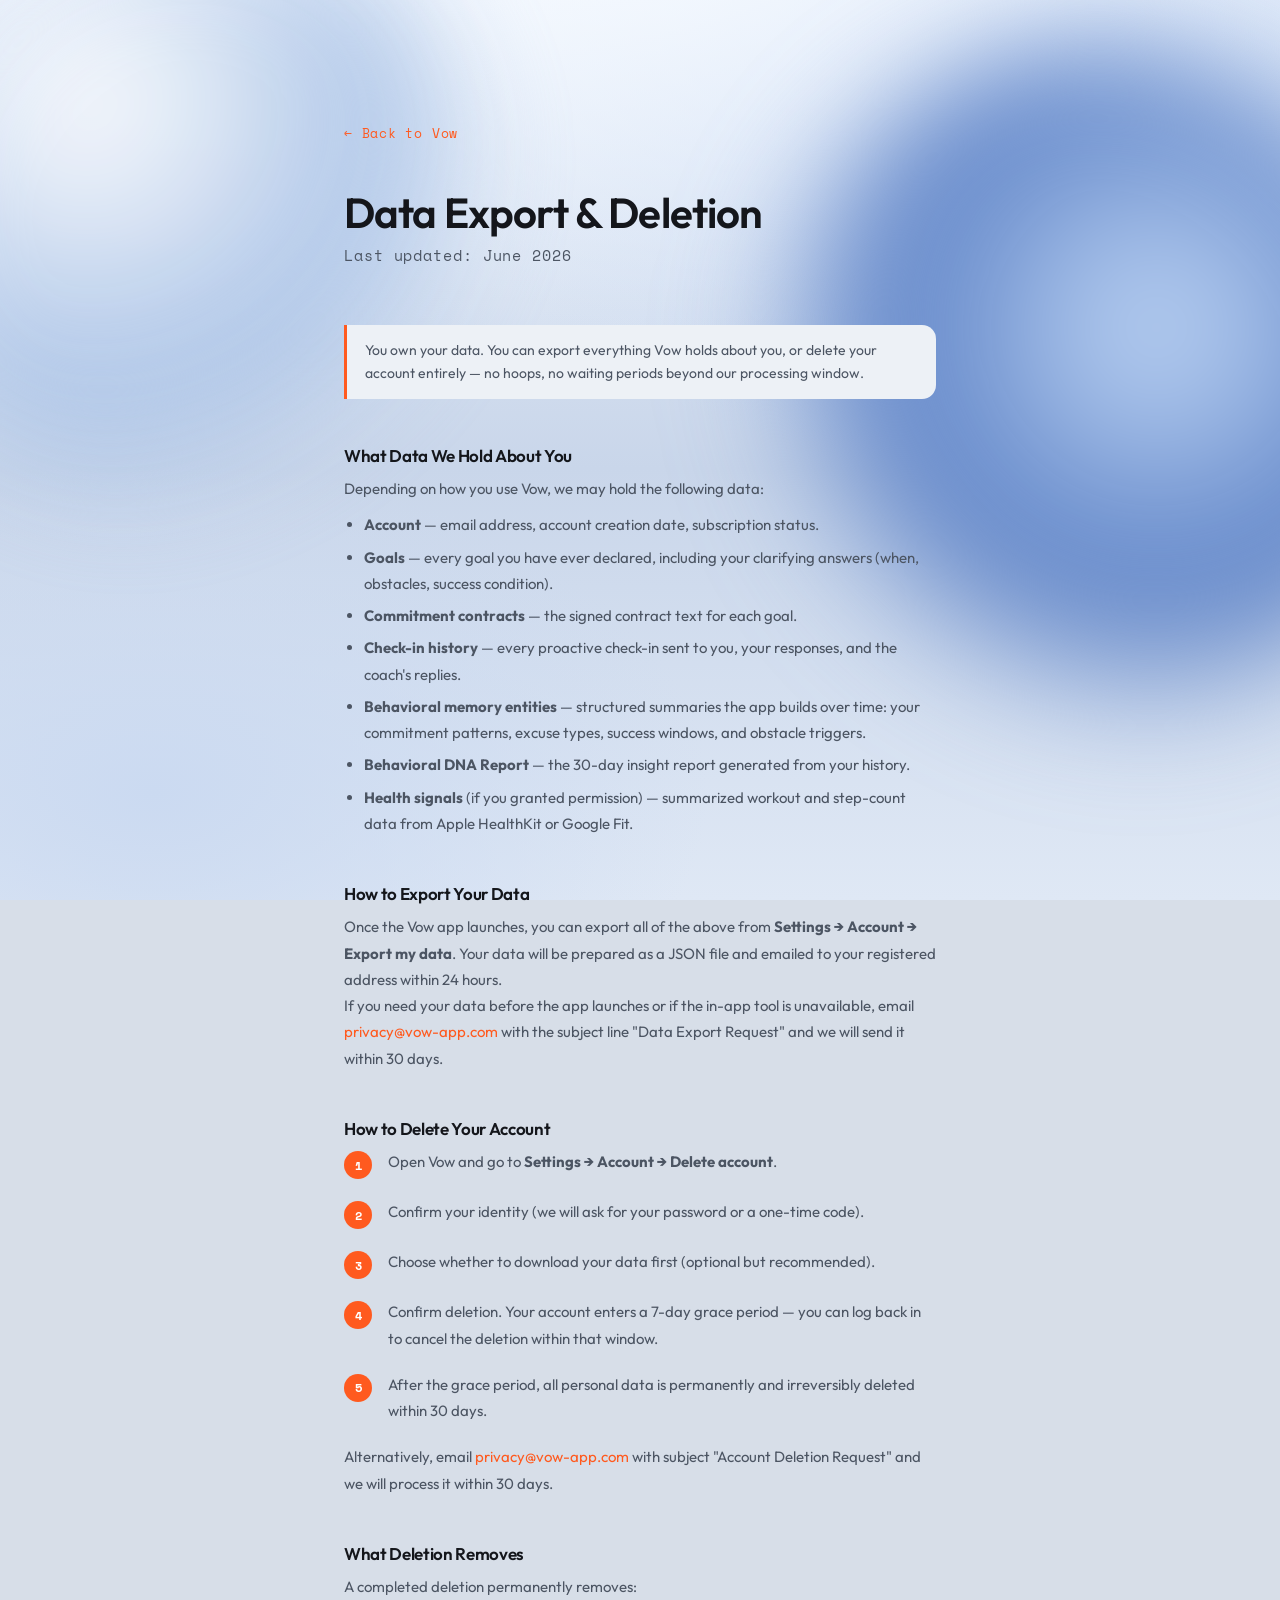
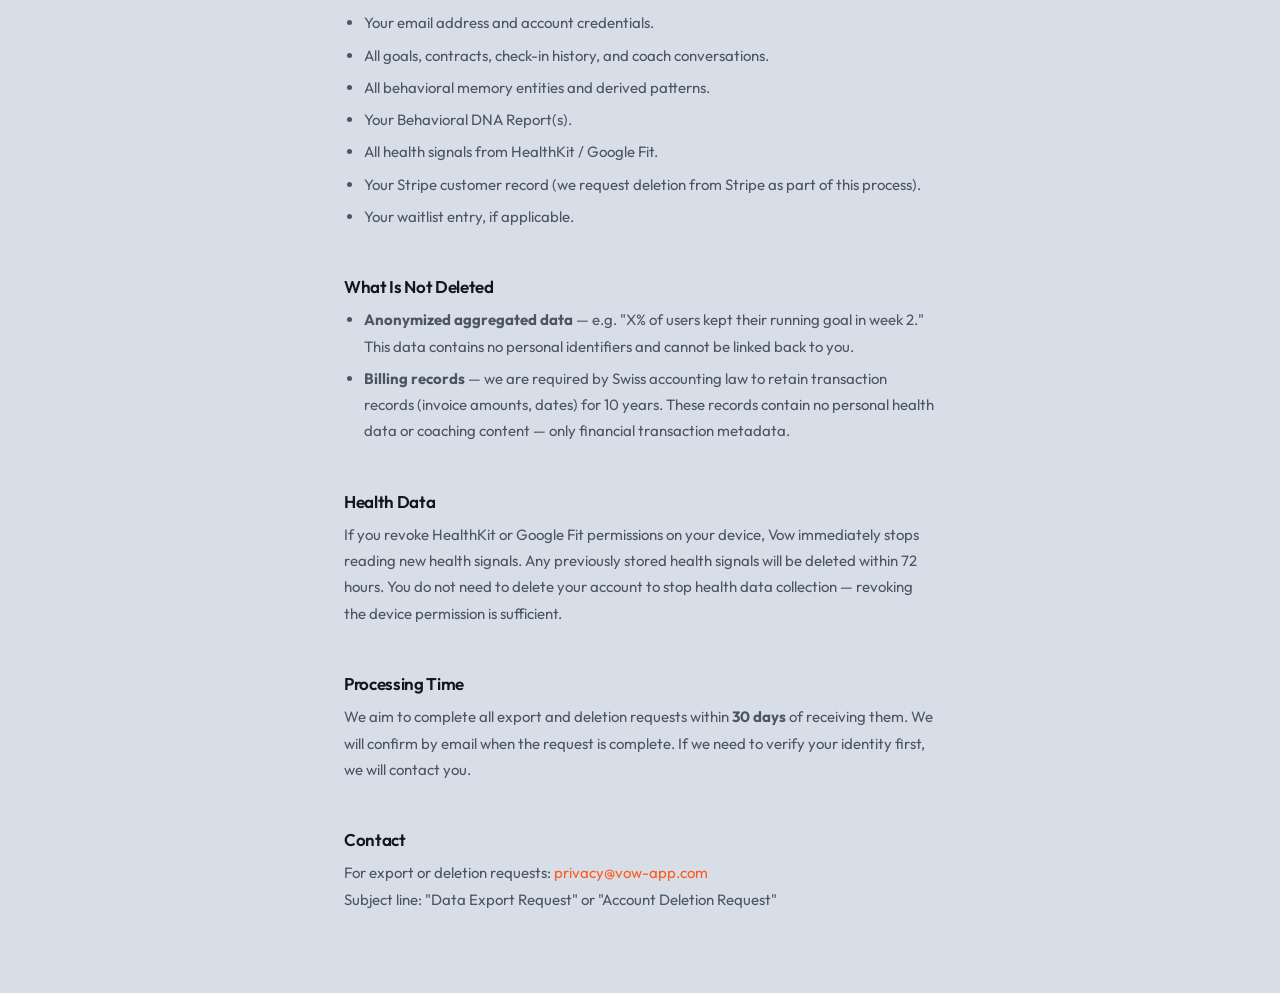
==== commit 41616f31: "Add meta tags, fix legal back links, add robots.txt and sitemap - Add Open Graph, Twitter Card, cano" ====
--- a/legal/data-export.html
+++ b/legal/data-export.html
@@ -35,7 +35,7 @@
 </div>
 
 <div class="legal-wrap">
-  <a href="../index.html" class="legal-back">&#8592; Back to Vow</a>
+  <a href="/" class="legal-back">&#8592; Back to Vow</a>
 
   <h1>Data Export &amp; Deletion</h1>
   <p class="legal-meta">Last updated: June 2026</p>
--- a/styles/vow.css
+++ b/styles/vow.css
@@ -222,6 +222,18 @@
 .wl-input:focus{ outline:none; border-color:var(--orange); background:rgba(255,255,255,.72);
   box-shadow: 0 0 0 4px rgba(255,90,31,.15), var(--shadow-glass); }
 .wl-row .btn{ flex-shrink:0; }
+.wl-goal{
+  display:block; width:100%; margin-top:10px; padding:14px 22px; border-radius:var(--r-md);
+  font-family:var(--font-display); font-size:14.5px; font-weight:400; color:var(--text);
+  background:rgba(255,255,255,.55); border:1px solid var(--glass-edge);
+  -webkit-backdrop-filter:var(--glass-blur); backdrop-filter:var(--glass-blur);
+  box-shadow:var(--shadow-glass); resize:none; line-height:1.5;
+  transition:border-color .25s, box-shadow .25s, background .25s;
+}
+.wl-goal::placeholder{ color:var(--text-3); }
+.wl-goal:focus{ outline:none; border-color:var(--orange); background:rgba(255,255,255,.72);
+  box-shadow:0 0 0 4px rgba(255,90,31,.15), var(--shadow-glass); }
+.waitlist.done .wl-goal{ display:none; }
 .wl-confirm{ display:none; align-items:center; gap:14px; padding:13px 20px 13px 14px; border-radius:var(--r-pill);
   background:linear-gradient(150deg, rgba(91,208,138,.20), rgba(255,255,255,.42));
   border:1px solid rgba(91,208,138,.5); box-shadow:var(--shadow-glass); }
@@ -412,6 +424,8 @@
 .tier .tn{ font-family:var(--font-mono); font-size:11px; letter-spacing:.18em; text-transform:uppercase; color:var(--text-3); }
 .tier .price{ font-size:clamp(34px,4vw,46px); font-weight:300; letter-spacing:-.03em; margin:16px 0 2px; }
 .tier .price .per{ font-size:15px; color:var(--text-3); font-weight:400; letter-spacing:0; }
+.tier .price-annual{ font-size:12.5px; color:var(--text-3); margin-bottom:2px; }
+.tier .price-save{ display:inline-block; background:rgba(91,208,138,.18); color:var(--green); border-radius:var(--r-pill); padding:1px 7px; font-size:11px; font-weight:600; margin-left:4px; letter-spacing:.02em; }
 .tier ul{ list-style:none; margin:22px 0 26px; display:flex; flex-direction:column; gap:12px; }
 .tier li{ display:flex; gap:11px; font-size:14.5px; color:var(--text-2); font-weight:300; align-items:flex-start; }
 .tier li .ic{ color:var(--green); flex-shrink:0; margin-top:2px; }
